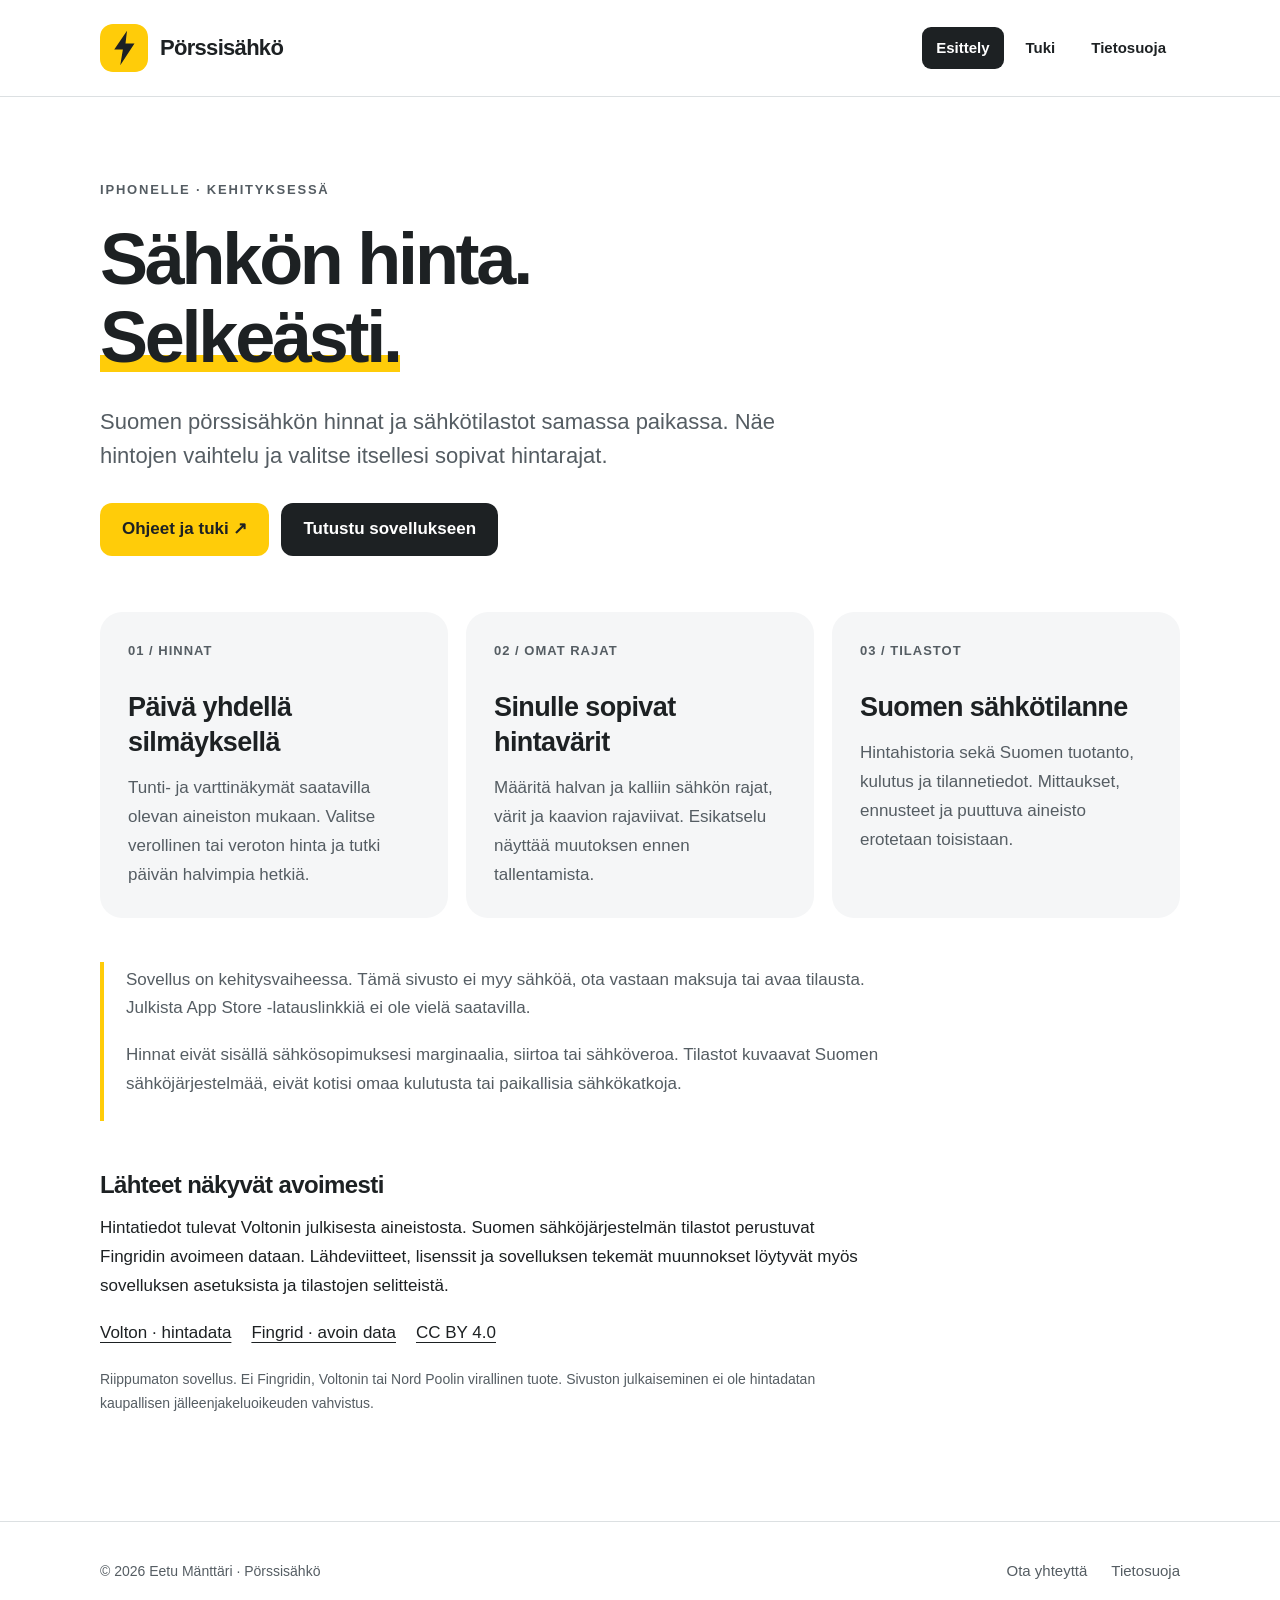
==== index.html @ c54c878a "Publish Finnish app introduction, support and privacy pages" ====
<!doctype html>
<html lang="fi">
<head><meta charset="utf-8"><meta name="viewport" content="width=device-width,initial-scale=1"><meta name="description" content="Pörssisähkö iPhonelle: Suomen sähkön hinnat, omat hintavärit ja sähkötilastot. Sovelluksen esittely, tuki ja tietosuoja."><meta name="theme-color" content="#ffcc09"><title>Pörssisähkö — sähkön hinta selkeästi</title><link rel="canonical" href="https://edman01.github.io/porssisahko-support/"><link rel="icon" href="logo.svg" type="image/svg+xml"><link rel="stylesheet" href="styles.css"></head>
<body><a class="skip" href="#sisalto">Siirry sisältöön</a>
<header><div class="wrap header"><a class="brand" href="./"><img src="logo.svg" width="48" height="48" alt="">Pörssisähkö</a><nav aria-label="Päänavigaatio"><a href="./" aria-current="page">Esittely</a><a href="support.html">Tuki</a><a href="privacy.html">Tietosuoja</a></nav></div></header>
<main id="sisalto" class="wrap">
<section class="hero"><p class="eyebrow">iPhonelle · kehityksessä</p><h1>Sähkön hinta.<br><span class="accent">Selkeästi.</span></h1><p class="lead">Suomen pörssisähkön hinnat ja sähkötilastot samassa paikassa. Näe hintojen vaihtelu ja valitse itsellesi sopivat hintarajat.</p><div class="actions"><a class="button yellow" href="support.html">Ohjeet ja tuki <span aria-hidden="true">&nbsp;↗</span></a><a class="button" href="#ominaisuudet">Tutustu sovellukseen</a></div></section>
<section id="ominaisuudet" aria-label="Sovelluksen ominaisuudet" class="cards">
<article class="card"><span class="number">01 / HINNAT</span><h2>Päivä yhdellä silmäyksellä</h2><p>Tunti- ja varttinäkymät saatavilla olevan aineiston mukaan. Valitse verollinen tai veroton hinta ja tutki päivän halvimpia hetkiä.</p></article>
<article class="card"><span class="number">02 / OMAT RAJAT</span><h2>Sinulle sopivat hintavärit</h2><p>Määritä halvan ja kalliin sähkön rajat, värit ja kaavion rajaviivat. Esikatselu näyttää muutoksen ennen tallentamista.</p></article>
<article class="card"><span class="number">03 / TILASTOT</span><h2>Suomen sähkötilanne</h2><p>Hintahistoria sekä Suomen tuotanto, kulutus ja tilannetiedot. Mittaukset, ennusteet ja puuttuva aineisto erotetaan toisistaan.</p></article>
</section>
<aside class="note"><p>Sovellus on kehitysvaiheessa. Tämä sivusto ei myy sähköä, ota vastaan maksuja tai avaa tilausta. Julkista App Store -latauslinkkiä ei ole vielä saatavilla.</p><p>Hinnat eivät sisällä sähkösopimuksesi marginaalia, siirtoa tai sähköveroa. Tilastot kuvaavat Suomen sähköjärjestelmää, eivät kotisi omaa kulutusta tai paikallisia sähkökatkoja.</p></aside>
<section class="document" style="margin-top:48px"><h2>Lähteet näkyvät avoimesti</h2><p>Hintatiedot tulevat Voltonin julkisesta aineistosta. Suomen sähköjärjestelmän tilastot perustuvat Fingridin avoimeen dataan. Lähdeviitteet, lisenssit ja sovelluksen tekemät muunnokset löytyvät myös sovelluksen asetuksista ja tilastojen selitteistä.</p><div class="sources"><a href="https://public-data.volton.energy/day-ahead-spot-fi/">Volton · hintadata</a><a href="https://data.fingrid.fi/">Fingrid · avoin data</a><a href="https://creativecommons.org/licenses/by/4.0/">CC BY 4.0</a></div><p class="small" style="margin-top:20px">Riippumaton sovellus. Ei Fingridin, Voltonin tai Nord Poolin virallinen tuote. Sivuston julkaiseminen ei ole hintadatan kaupallisen jälleenjakeluoikeuden vahvistus.</p></section>
</main><footer><div class="wrap footer"><p>© 2026 Eetu Mänttäri · Pörssisähkö</p><nav aria-label="Alatunniste"><a href="support.html">Ota yhteyttä</a><a href="privacy.html">Tietosuoja</a></nav></div></footer></body></html>
---- styles.css ----
:root{color-scheme:light;--ink:#1d2123;--muted:#555d63;--yellow:#ffcc09;--paper:#fff;--surface:#f5f6f7;--line:#dce0e2;--green:#176b53}
*{box-sizing:border-box}html{scroll-behavior:smooth}body{margin:0;background:var(--paper);color:var(--ink);font:17px/1.7 -apple-system,BlinkMacSystemFont,"Segoe UI",sans-serif}a{color:inherit;text-underline-offset:.22em}a:hover{text-decoration-thickness:2px}a:focus-visible,summary:focus-visible{outline:3px solid #1766ac;outline-offset:5px;border-radius:4px}img{max-width:100%;height:auto}.wrap{width:min(1080px,100% - 48px);margin:auto}.skip{position:absolute;top:-100px;left:24px;padding:12px;background:var(--yellow);z-index:5}.skip:focus{top:12px}header{border-bottom:1px solid var(--line)}.header{display:flex;align-items:center;justify-content:space-between;gap:24px;padding-block:24px}.brand{display:inline-flex;align-items:center;gap:12px;font-size:22px;font-weight:750;letter-spacing:-.7px;text-decoration:none}.brand img{width:48px;height:48px;border-radius:13px}nav{display:flex;gap:8px;flex-wrap:wrap}nav a{padding:8px 14px;border-radius:9px;text-decoration:none;font-size:15px;font-weight:600}nav a[aria-current=page]{background:var(--ink);color:#fff}nav a:hover{background:var(--surface);color:var(--ink)}main{padding-block:64px 88px}.hero{max-width:790px;padding-block:18px 48px}.eyebrow{text-transform:uppercase;font-size:13px;letter-spacing:1.8px;font-weight:700;color:var(--muted)}h1{font-size:clamp(38px,6.5vw,72px);line-height:1.08;letter-spacing:-.045em;margin:20px 0 28px;font-weight:760;text-wrap:balance}h2{font-size:27px;line-height:1.3;letter-spacing:-.6px;margin:0 0 14px}h3{font-size:20px;line-height:1.35;margin:0 0 10px}p{margin:0 0 18px}.lead{font-size:22px;line-height:1.55;max-width:700px;color:var(--muted)}.accent{background:linear-gradient(transparent 72%,var(--yellow) 72%,var(--yellow) 94%,transparent 94%)}.actions{display:flex;gap:12px;flex-wrap:wrap;margin-top:30px}.button{display:inline-flex;justify-content:center;align-items:center;min-height:48px;padding:12px 22px;border-radius:12px;font-weight:650;text-decoration:none;background:var(--ink);color:#fff}.button.yellow{background:var(--yellow);color:var(--ink)}.button:hover{box-shadow:0 0 0 2px var(--ink)}.cards{display:grid;grid-template-columns:repeat(3,minmax(0,1fr));gap:18px;margin:8px 0 44px}.card{padding:28px;background:var(--surface);border-radius:22px}.card p{color:var(--muted);margin-bottom:0}.number{font-size:13px;font-weight:700;letter-spacing:1px;display:block;margin-bottom:28px;color:var(--muted)}.note{border-left:4px solid var(--yellow);padding:4px 0 4px 22px;max-width:800px;color:var(--muted)}.document{max-width:760px}.document h1{font-size:clamp(38px,6vw,56px)}.document section{margin-top:40px}.document h2{font-size:24px}.small{font-size:14px;color:var(--muted)}.contact{background:var(--surface);border-radius:22px;padding:28px;margin:32px 0}.contact a{overflow-wrap:anywhere}.contact p:last-child{margin-bottom:0}details{border-bottom:1px solid var(--line);padding:18px 0}summary{font-size:18px;font-weight:650;cursor:pointer;min-height:32px}details p{padding:14px 0 0;margin:0;color:var(--muted)}ul{padding-left:22px}li+li{margin-top:8px}.sources{display:flex;gap:20px;flex-wrap:wrap}footer{border-top:1px solid var(--line);padding:28px 0 36px;color:var(--muted);font-size:14px}.footer{display:flex;justify-content:space-between;align-items:baseline;gap:20px;flex-wrap:wrap}.footer p{margin:0}.footer nav a{padding:8px 0;font-weight:400}.footer nav{gap:24px}@media(max-width:650px){.wrap{width:calc(100% - 36px)}.header{align-items:flex-start;flex-direction:column;gap:18px;padding-block:20px}.header nav{width:100%;justify-content:space-between}.header nav a{padding:8px 12px}main{padding-top:30px}.hero{padding-bottom:28px}.lead{font-size:20px}.cards{grid-template-columns:1fr;gap:12px}.card{padding:24px}.number{margin-bottom:16px}.contact{padding:24px}.footer{flex-direction:column;gap:10px}}@media(prefers-reduced-motion:reduce){html{scroll-behavior:auto}}@media print{header,footer,.actions,.skip{display:none}main{padding:0}.wrap{width:100%}.card,.contact{break-inside:avoid}a{color:#000}}
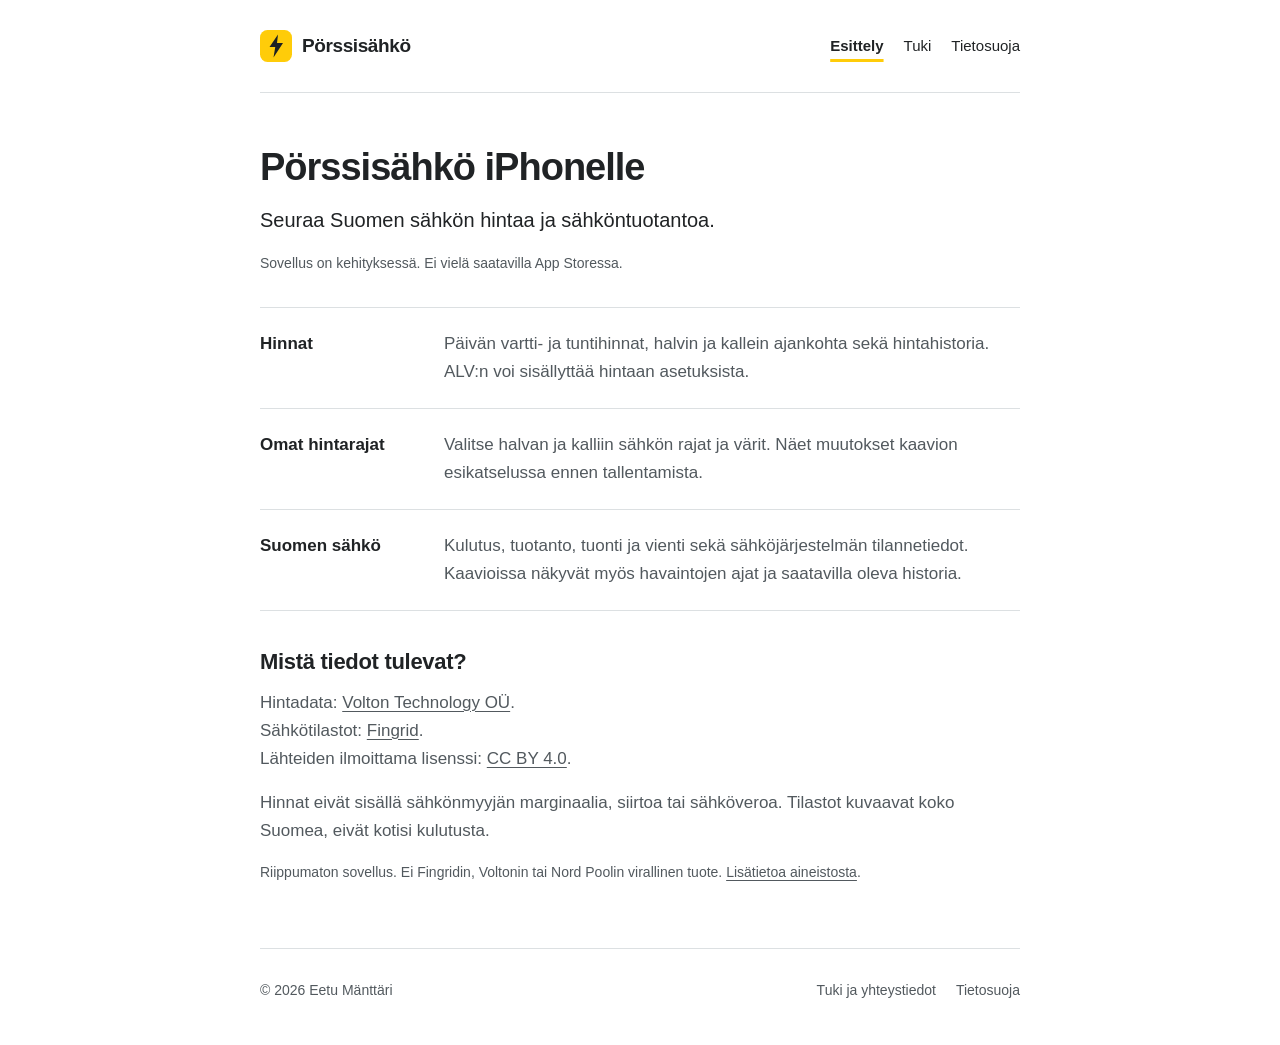
==== commit 740ceb43: "Simplify app support site layout and remove promotional copy" ====
--- a/index.html
+++ b/index.html
@@ -1,15 +1,61 @@
 <!doctype html>
 <html lang="fi">
-<head><meta charset="utf-8"><meta name="viewport" content="width=device-width,initial-scale=1"><meta name="description" content="Pörssisähkö iPhonelle: Suomen sähkön hinnat, omat hintavärit ja sähkötilastot. Sovelluksen esittely, tuki ja tietosuoja."><meta name="theme-color" content="#ffcc09"><title>Pörssisähkö — sähkön hinta selkeästi</title><link rel="canonical" href="https://edman01.github.io/porssisahko-support/"><link rel="icon" href="logo.svg" type="image/svg+xml"><link rel="stylesheet" href="styles.css"></head>
-<body><a class="skip" href="#sisalto">Siirry sisältöön</a>
-<header><div class="wrap header"><a class="brand" href="./"><img src="logo.svg" width="48" height="48" alt="">Pörssisähkö</a><nav aria-label="Päänavigaatio"><a href="./" aria-current="page">Esittely</a><a href="support.html">Tuki</a><a href="privacy.html">Tietosuoja</a></nav></div></header>
-<main id="sisalto" class="wrap">
-<section class="hero"><p class="eyebrow">iPhonelle · kehityksessä</p><h1>Sähkön hinta.<br><span class="accent">Selkeästi.</span></h1><p class="lead">Suomen pörssisähkön hinnat ja sähkötilastot samassa paikassa. Näe hintojen vaihtelu ja valitse itsellesi sopivat hintarajat.</p><div class="actions"><a class="button yellow" href="support.html">Ohjeet ja tuki <span aria-hidden="true">&nbsp;↗</span></a><a class="button" href="#ominaisuudet">Tutustu sovellukseen</a></div></section>
-<section id="ominaisuudet" aria-label="Sovelluksen ominaisuudet" class="cards">
-<article class="card"><span class="number">01 / HINNAT</span><h2>Päivä yhdellä silmäyksellä</h2><p>Tunti- ja varttinäkymät saatavilla olevan aineiston mukaan. Valitse verollinen tai veroton hinta ja tutki päivän halvimpia hetkiä.</p></article>
-<article class="card"><span class="number">02 / OMAT RAJAT</span><h2>Sinulle sopivat hintavärit</h2><p>Määritä halvan ja kalliin sähkön rajat, värit ja kaavion rajaviivat. Esikatselu näyttää muutoksen ennen tallentamista.</p></article>
-<article class="card"><span class="number">03 / TILASTOT</span><h2>Suomen sähkötilanne</h2><p>Hintahistoria sekä Suomen tuotanto, kulutus ja tilannetiedot. Mittaukset, ennusteet ja puuttuva aineisto erotetaan toisistaan.</p></article>
-</section>
-<aside class="note"><p>Sovellus on kehitysvaiheessa. Tämä sivusto ei myy sähköä, ota vastaan maksuja tai avaa tilausta. Julkista App Store -latauslinkkiä ei ole vielä saatavilla.</p><p>Hinnat eivät sisällä sähkösopimuksesi marginaalia, siirtoa tai sähköveroa. Tilastot kuvaavat Suomen sähköjärjestelmää, eivät kotisi omaa kulutusta tai paikallisia sähkökatkoja.</p></aside>
-<section class="document" style="margin-top:48px"><h2>Lähteet näkyvät avoimesti</h2><p>Hintatiedot tulevat Voltonin julkisesta aineistosta. Suomen sähköjärjestelmän tilastot perustuvat Fingridin avoimeen dataan. Lähdeviitteet, lisenssit ja sovelluksen tekemät muunnokset löytyvät myös sovelluksen asetuksista ja tilastojen selitteistä.</p><div class="sources"><a href="https://public-data.volton.energy/day-ahead-spot-fi/">Volton · hintadata</a><a href="https://data.fingrid.fi/">Fingrid · avoin data</a><a href="https://creativecommons.org/licenses/by/4.0/">CC BY 4.0</a></div><p class="small" style="margin-top:20px">Riippumaton sovellus. Ei Fingridin, Voltonin tai Nord Poolin virallinen tuote. Sivuston julkaiseminen ei ole hintadatan kaupallisen jälleenjakeluoikeuden vahvistus.</p></section>
-</main><footer><div class="wrap footer"><p>© 2026 Eetu Mänttäri · Pörssisähkö</p><nav aria-label="Alatunniste"><a href="support.html">Ota yhteyttä</a><a href="privacy.html">Tietosuoja</a></nav></div></footer></body></html>
+<head>
+  <meta charset="utf-8">
+  <meta name="viewport" content="width=device-width,initial-scale=1">
+  <meta name="description" content="Pörssisähkö iPhonelle. Suomen sähkön hinnat, hintahistoria ja sähkötilastot. Ohjeet, yhteystiedot ja tietosuoja.">
+  <meta name="theme-color" content="#ffffff">
+  <title>Pörssisähkö iPhonelle</title>
+  <link rel="canonical" href="https://edman01.github.io/porssisahko-support/">
+  <link rel="icon" href="logo.svg" type="image/svg+xml">
+  <link rel="stylesheet" href="styles.css">
+</head>
+<body>
+  <a class="skip" href="#sisalto">Siirry sisältöön</a>
+  <header>
+    <div class="wrap header">
+      <a class="brand" href="./"><img src="logo.svg" width="32" height="32" alt="">Pörssisähkö</a>
+      <nav aria-label="Päänavigaatio">
+        <a href="./" aria-current="page">Esittely</a>
+        <a href="support.html">Tuki</a>
+        <a href="privacy.html">Tietosuoja</a>
+      </nav>
+    </div>
+  </header>
+  <main id="sisalto" class="wrap">
+    <h1>Pörssisähkö iPhonelle</h1>
+    <p class="lead">Seuraa Suomen sähkön hintaa ja sähköntuotantoa.</p>
+    <p class="availability">Sovellus on kehityksessä. Ei vielä saatavilla App Storessa.</p>
+
+    <dl class="features">
+      <div>
+        <dt>Hinnat</dt>
+        <dd>Päivän vartti- ja tuntihinnat, halvin ja kallein ajankohta sekä hintahistoria. ALV:n voi sisällyttää hintaan asetuksista.</dd>
+      </div>
+      <div>
+        <dt>Omat hintarajat</dt>
+        <dd>Valitse halvan ja kalliin sähkön rajat ja värit. Näet muutokset kaavion esikatselussa ennen tallentamista.</dd>
+      </div>
+      <div>
+        <dt>Suomen sähkö</dt>
+        <dd>Kulutus, tuotanto, tuonti ja vienti sekä sähköjärjestelmän tilannetiedot. Kaavioissa näkyvät myös havaintojen ajat ja saatavilla oleva historia.</dd>
+      </div>
+    </dl>
+
+    <section class="source-note" aria-labelledby="lahteet">
+      <h2 id="lahteet">Mistä tiedot tulevat?</h2>
+      <p>Hintadata: <a href="https://public-data.volton.energy/day-ahead-spot-fi/">Volton Technology OÜ</a>.<br>
+        Sähkötilastot: <a href="https://data.fingrid.fi/">Fingrid</a>.<br>
+        Lähteiden ilmoittama lisenssi: <a href="https://creativecommons.org/licenses/by/4.0/">CC BY 4.0</a>.</p>
+      <p>Hinnat eivät sisällä sähkönmyyjän marginaalia, siirtoa tai sähköveroa. Tilastot kuvaavat koko Suomea, eivät kotisi kulutusta.</p>
+      <p class="small">Riippumaton sovellus. Ei Fingridin, Voltonin tai Nord Poolin virallinen tuote. <a href="support.html#lahteet">Lisätietoa aineistosta</a>.</p>
+    </section>
+  </main>
+  <footer>
+    <div class="wrap footer">
+      <p>© 2026 Eetu Mänttäri</p>
+      <nav aria-label="Alatunniste"><a href="support.html">Tuki ja yhteystiedot</a><a href="privacy.html">Tietosuoja</a></nav>
+    </div>
+  </footer>
+</body>
+</html>
--- a/styles.css
+++ b/styles.css
@@ -1,2 +1,122 @@
-:root{color-scheme:light;--ink:#1d2123;--muted:#555d63;--yellow:#ffcc09;--paper:#fff;--surface:#f5f6f7;--line:#dce0e2;--green:#176b53}
-*{box-sizing:border-box}html{scroll-behavior:smooth}body{margin:0;background:var(--paper);color:var(--ink);font:17px/1.7 -apple-system,BlinkMacSystemFont,"Segoe UI",sans-serif}a{color:inherit;text-underline-offset:.22em}a:hover{text-decoration-thickness:2px}a:focus-visible,summary:focus-visible{outline:3px solid #1766ac;outline-offset:5px;border-radius:4px}img{max-width:100%;height:auto}.wrap{width:min(1080px,100% - 48px);margin:auto}.skip{position:absolute;top:-100px;left:24px;padding:12px;background:var(--yellow);z-index:5}.skip:focus{top:12px}header{border-bottom:1px solid var(--line)}.header{display:flex;align-items:center;justify-content:space-between;gap:24px;padding-block:24px}.brand{display:inline-flex;align-items:center;gap:12px;font-size:22px;font-weight:750;letter-spacing:-.7px;text-decoration:none}.brand img{width:48px;height:48px;border-radius:13px}nav{display:flex;gap:8px;flex-wrap:wrap}nav a{padding:8px 14px;border-radius:9px;text-decoration:none;font-size:15px;font-weight:600}nav a[aria-current=page]{background:var(--ink);color:#fff}nav a:hover{background:var(--surface);color:var(--ink)}main{padding-block:64px 88px}.hero{max-width:790px;padding-block:18px 48px}.eyebrow{text-transform:uppercase;font-size:13px;letter-spacing:1.8px;font-weight:700;color:var(--muted)}h1{font-size:clamp(38px,6.5vw,72px);line-height:1.08;letter-spacing:-.045em;margin:20px 0 28px;font-weight:760;text-wrap:balance}h2{font-size:27px;line-height:1.3;letter-spacing:-.6px;margin:0 0 14px}h3{font-size:20px;line-height:1.35;margin:0 0 10px}p{margin:0 0 18px}.lead{font-size:22px;line-height:1.55;max-width:700px;color:var(--muted)}.accent{background:linear-gradient(transparent 72%,var(--yellow) 72%,var(--yellow) 94%,transparent 94%)}.actions{display:flex;gap:12px;flex-wrap:wrap;margin-top:30px}.button{display:inline-flex;justify-content:center;align-items:center;min-height:48px;padding:12px 22px;border-radius:12px;font-weight:650;text-decoration:none;background:var(--ink);color:#fff}.button.yellow{background:var(--yellow);color:var(--ink)}.button:hover{box-shadow:0 0 0 2px var(--ink)}.cards{display:grid;grid-template-columns:repeat(3,minmax(0,1fr));gap:18px;margin:8px 0 44px}.card{padding:28px;background:var(--surface);border-radius:22px}.card p{color:var(--muted);margin-bottom:0}.number{font-size:13px;font-weight:700;letter-spacing:1px;display:block;margin-bottom:28px;color:var(--muted)}.note{border-left:4px solid var(--yellow);padding:4px 0 4px 22px;max-width:800px;color:var(--muted)}.document{max-width:760px}.document h1{font-size:clamp(38px,6vw,56px)}.document section{margin-top:40px}.document h2{font-size:24px}.small{font-size:14px;color:var(--muted)}.contact{background:var(--surface);border-radius:22px;padding:28px;margin:32px 0}.contact a{overflow-wrap:anywhere}.contact p:last-child{margin-bottom:0}details{border-bottom:1px solid var(--line);padding:18px 0}summary{font-size:18px;font-weight:650;cursor:pointer;min-height:32px}details p{padding:14px 0 0;margin:0;color:var(--muted)}ul{padding-left:22px}li+li{margin-top:8px}.sources{display:flex;gap:20px;flex-wrap:wrap}footer{border-top:1px solid var(--line);padding:28px 0 36px;color:var(--muted);font-size:14px}.footer{display:flex;justify-content:space-between;align-items:baseline;gap:20px;flex-wrap:wrap}.footer p{margin:0}.footer nav a{padding:8px 0;font-weight:400}.footer nav{gap:24px}@media(max-width:650px){.wrap{width:calc(100% - 36px)}.header{align-items:flex-start;flex-direction:column;gap:18px;padding-block:20px}.header nav{width:100%;justify-content:space-between}.header nav a{padding:8px 12px}main{padding-top:30px}.hero{padding-bottom:28px}.lead{font-size:20px}.cards{grid-template-columns:1fr;gap:12px}.card{padding:24px}.number{margin-bottom:16px}.contact{padding:24px}.footer{flex-direction:column;gap:10px}}@media(prefers-reduced-motion:reduce){html{scroll-behavior:auto}}@media print{header,footer,.actions,.skip{display:none}main{padding:0}.wrap{width:100%}.card,.contact{break-inside:avoid}a{color:#000}}
+:root {
+  color-scheme: light;
+  --ink: #202325;
+  --muted: #52595e;
+  --line: #dce0e2;
+  --yellow: #ffcc09;
+}
+
+* { box-sizing: border-box; }
+body {
+  margin: 0;
+  background: #fff;
+  color: var(--ink);
+  font: 17px/1.65 -apple-system, BlinkMacSystemFont, "Segoe UI", sans-serif;
+  -webkit-text-size-adjust: 100%;
+}
+a { color: inherit; text-underline-offset: .2em; text-decoration-thickness: 1px; }
+a:hover { text-decoration-thickness: 2px; }
+a:focus-visible, summary:focus-visible {
+  outline: 3px solid #1766ac;
+  outline-offset: 4px;
+}
+.wrap { width: min(760px, calc(100% - 48px)); margin-inline: auto; }
+.skip { position: absolute; top: -100px; left: 20px; padding: 12px; background: var(--yellow); }
+.skip:focus { top: 12px; z-index: 1; }
+.header {
+  display: flex;
+  align-items: center;
+  justify-content: space-between;
+  gap: 16px;
+  padding-block: 24px;
+  border-bottom: 1px solid var(--line);
+}
+.brand {
+  display: inline-flex;
+  align-items: center;
+  gap: 10px;
+  min-height: 44px;
+  font-size: 19px;
+  font-weight: 700;
+  letter-spacing: -.4px;
+  text-decoration: none;
+}
+.brand img { width: 32px; height: 32px; }
+nav { display: flex; flex-wrap: wrap; gap: 20px; }
+nav a {
+  display: inline-flex;
+  align-items: center;
+  min-height: 44px;
+  font-size: 15px;
+  text-decoration: none;
+}
+nav a:hover { text-decoration: underline; }
+nav a[aria-current="page"] {
+  font-weight: 650;
+  text-decoration: underline;
+  text-decoration-color: var(--yellow);
+  text-decoration-thickness: 3px;
+  text-underline-offset: 8px;
+}
+main { padding-block: 52px 64px; }
+h1 { margin: 0 0 14px; font-size: 38px; line-height: 1.2; font-weight: 700; letter-spacing: -1px; }
+h2 { margin: 0 0 12px; font-size: 22px; line-height: 1.35; letter-spacing: -.3px; }
+p { margin: 0 0 16px; }
+.lead { max-width: 620px; font-size: 20px; line-height: 1.55; }
+.availability, .small, .updated { font-size: 14px; color: var(--muted); }
+.availability { margin-bottom: 32px; }
+.features { margin: 0 0 36px; }
+.features > div {
+  display: grid;
+  grid-template-columns: 160px minmax(0, 1fr);
+  gap: 24px;
+  border-top: 1px solid var(--line);
+  padding-block: 22px;
+}
+.features > div:last-child { border-bottom: 1px solid var(--line); }
+.features dt { font-weight: 650; }
+.features dd { margin: 0; color: var(--muted); }
+.source-note p { color: var(--muted); }
+.document section { margin-top: 36px; }
+.document .contact { margin-top: 28px; margin-bottom: 36px; }
+.contact {
+  padding-block: 20px;
+  border-block: 1px solid var(--line);
+}
+.contact a { overflow-wrap: anywhere; font-weight: 600; }
+.contact p:last-child, .source-note p:last-child { margin-bottom: 0; }
+.document ul { padding-left: 24px; }
+.document li + li { margin-top: 16px; }
+details { border-bottom: 1px solid var(--line); }
+summary { padding-block: 16px; cursor: pointer; font-weight: 600; }
+details p { margin: 0; padding-bottom: 20px; color: var(--muted); }
+footer { color: var(--muted); font-size: 14px; }
+.footer {
+  border-top: 1px solid var(--line);
+  padding-block: 20px 32px;
+  display: flex;
+  align-items: center;
+  justify-content: space-between;
+  flex-wrap: wrap;
+  gap: 8px 20px;
+}
+.footer p { margin: 0; }
+.footer nav a { font-size: 14px; }
+
+@media (max-width: 540px) {
+  .wrap { width: calc(100% - 40px); }
+  .header { align-items: flex-start; flex-direction: column; gap: 8px; padding-block: 16px 12px; }
+  nav { gap: 24px; }
+  main { padding-block: 32px 44px; }
+  h1 { font-size: 32px; letter-spacing: -.7px; }
+  .lead { font-size: 19px; }
+  .features > div { grid-template-columns: 1fr; gap: 6px; padding-block: 18px; }
+  .footer { flex-direction: column; align-items: flex-start; }
+}
+
+@media print {
+  header, footer, .skip { display: none; }
+  main { padding: 0; }
+  .wrap { width: 100%; }
+  h2, summary { break-after: avoid; }
+}
